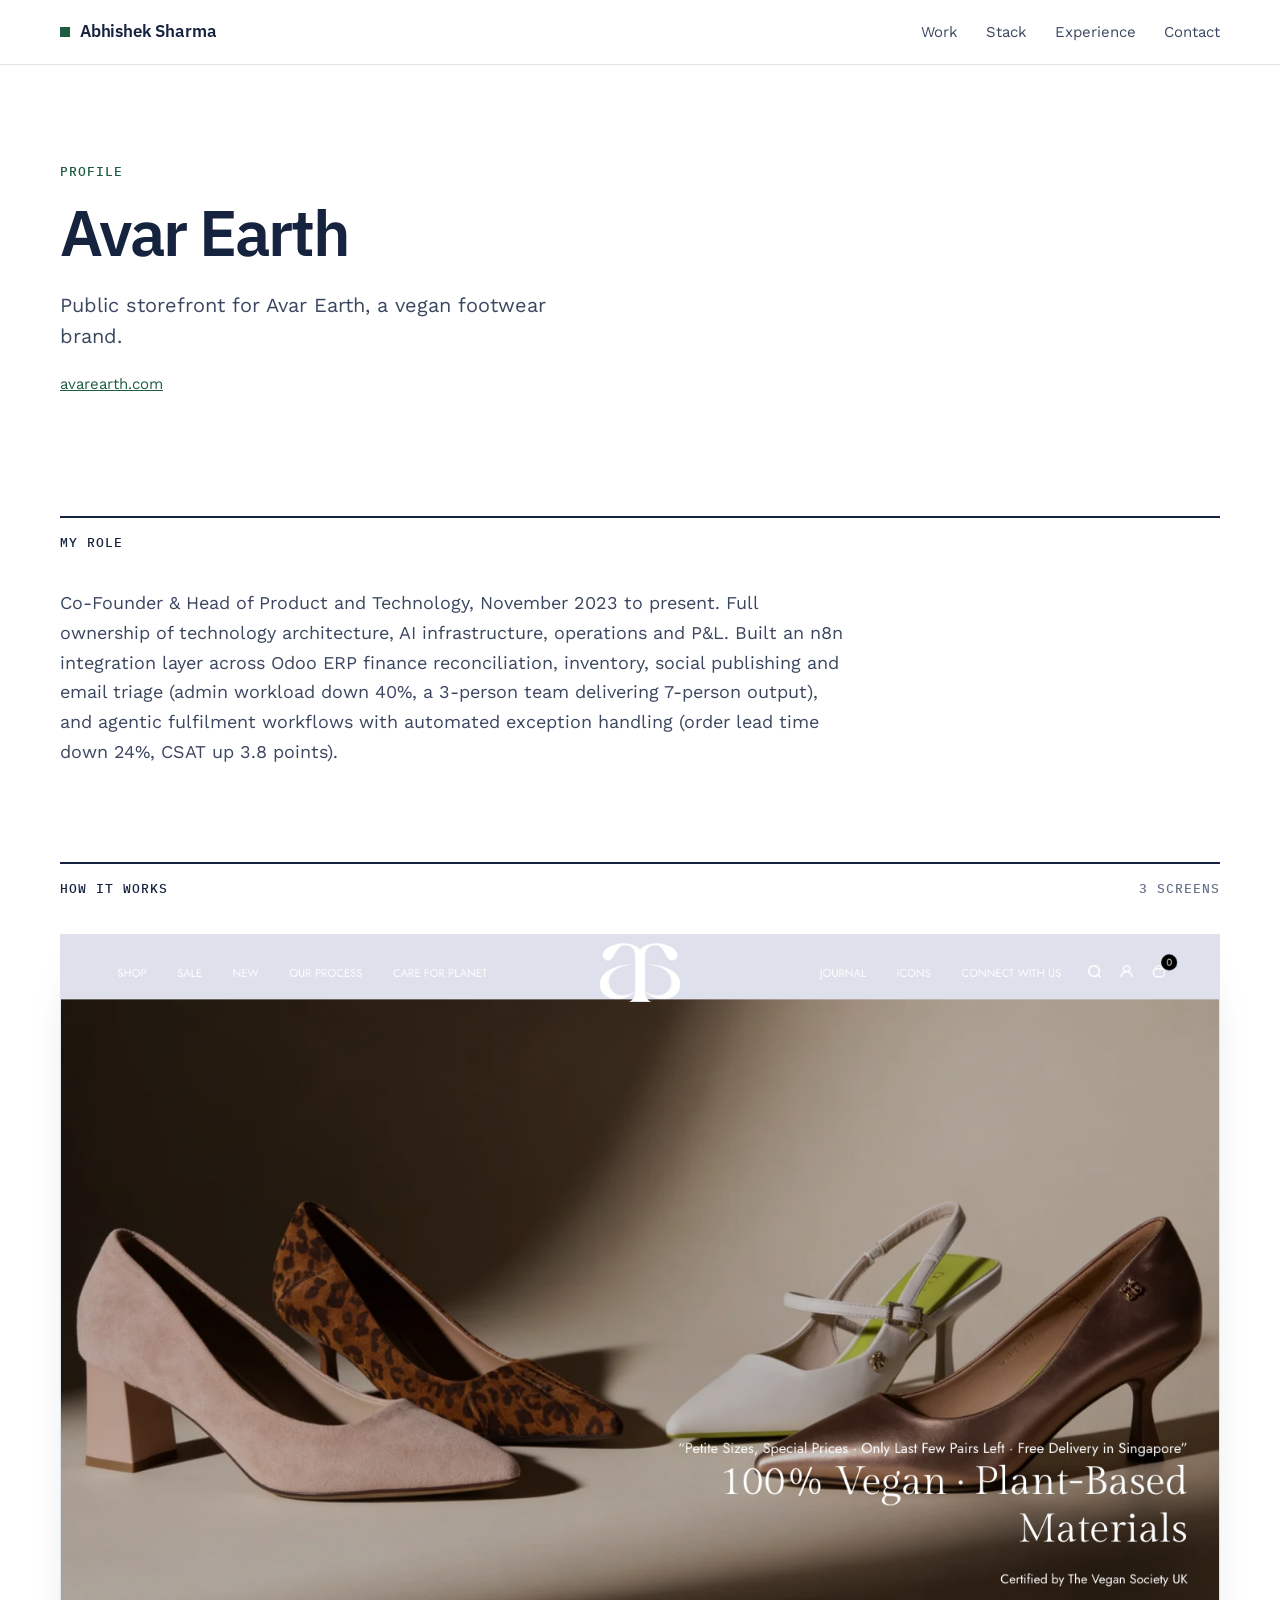
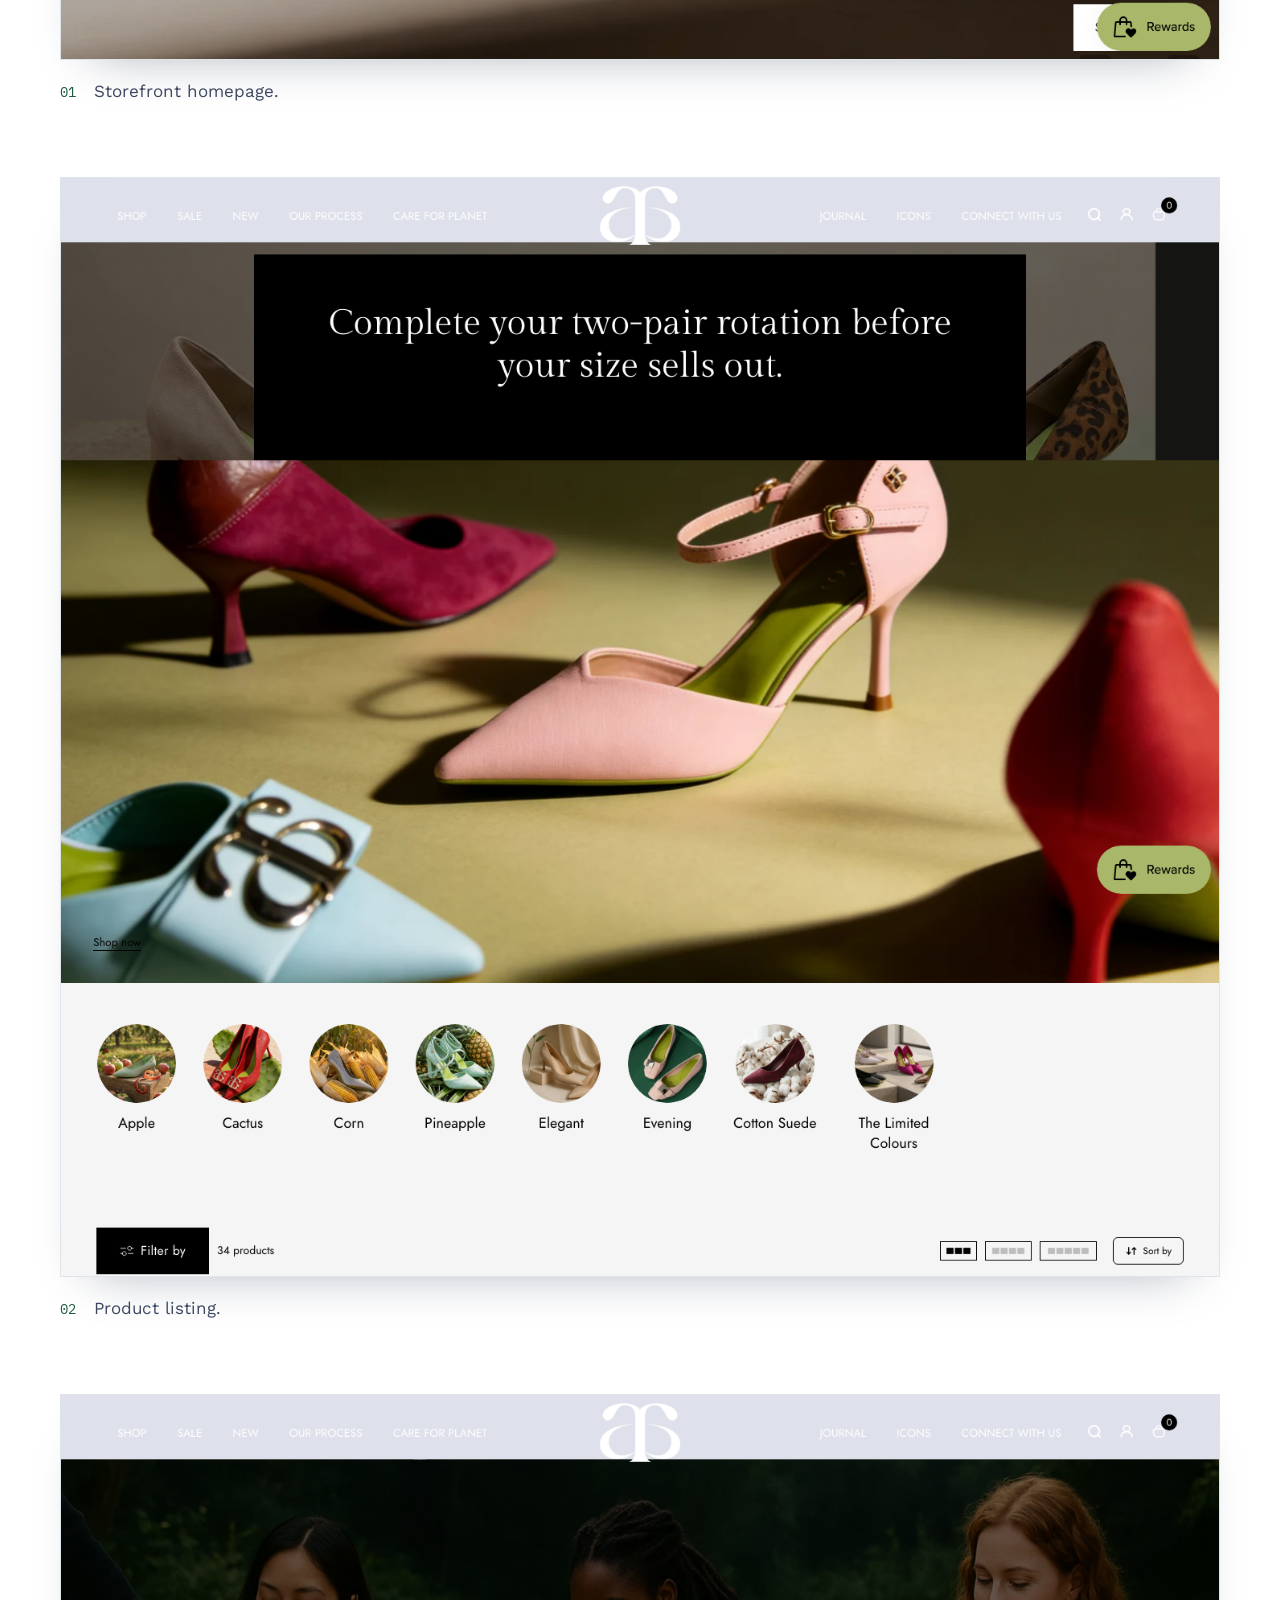
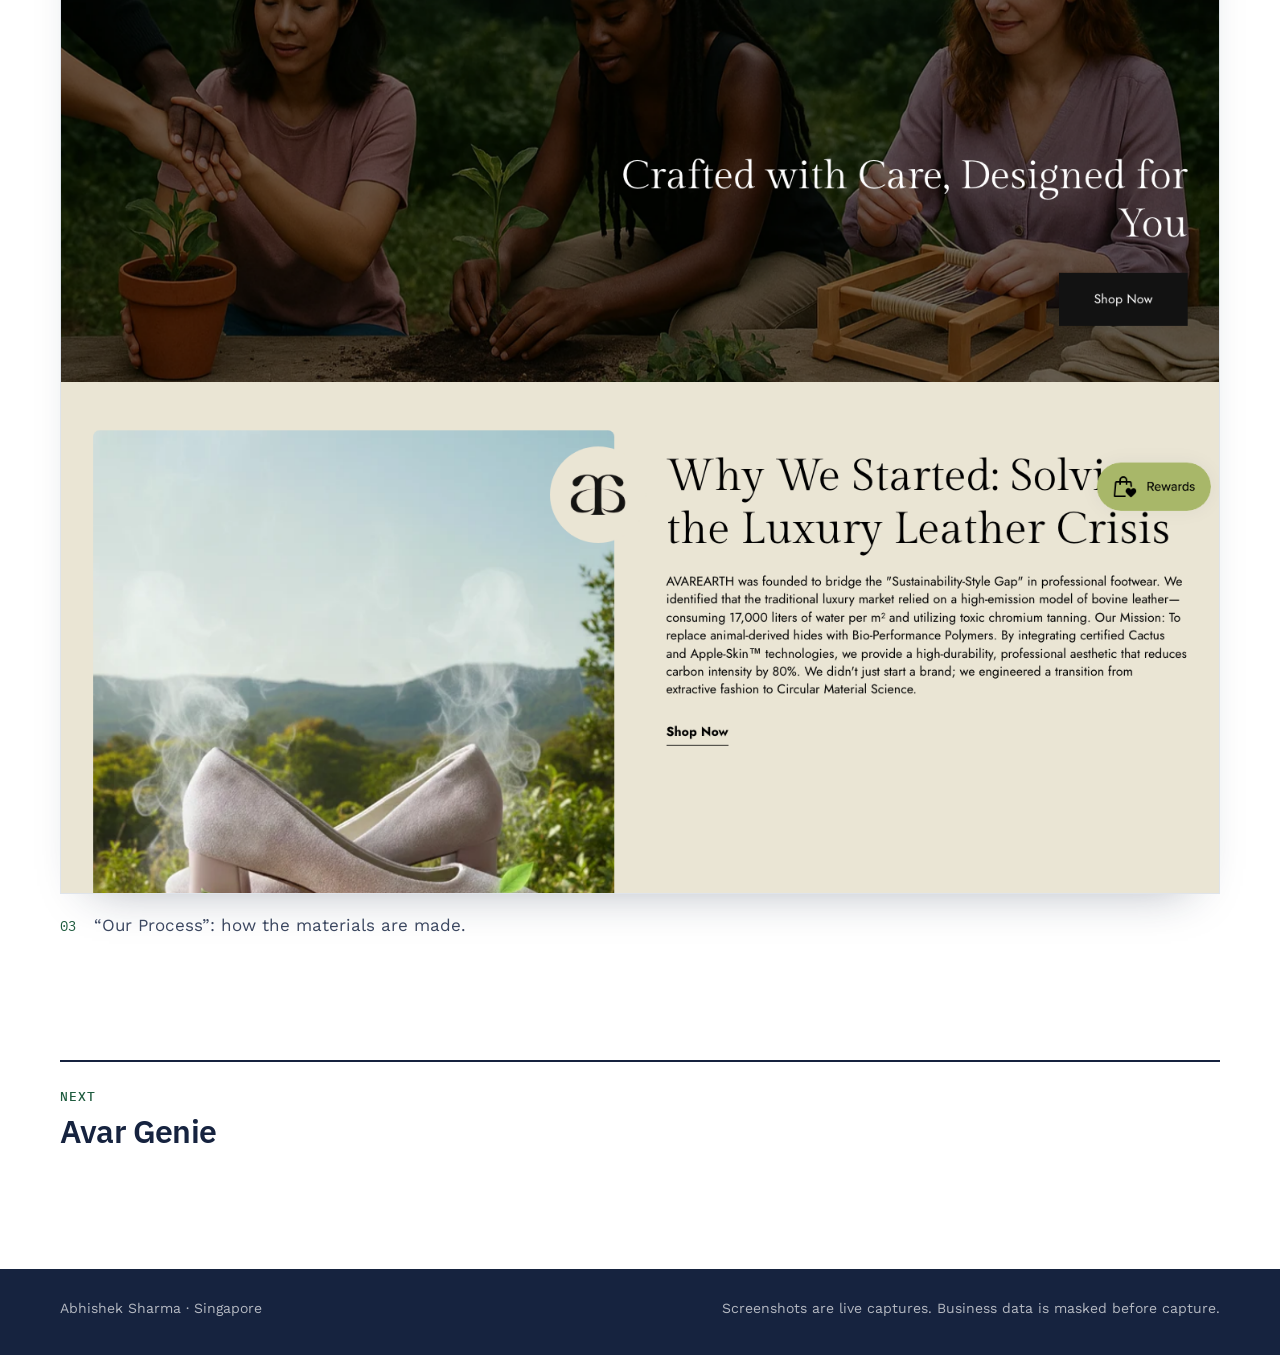
==== work/avar-earth.html @ 3db982b4 "Portfolio: case studies, experience, certifications Static site: open index.html to view. Screens ar" ====
<!doctype html>
<html lang="en">
<head>
<meta charset="utf-8">
<meta name="viewport" content="width=device-width, initial-scale=1">
<title>Avar Earth | Abhishek Sharma</title>
<meta name="description" content="Abhishek Sharma, Senior AI Solutions Architect / Forward Deployed Engineer. Platforms architected and shipped.">
<link rel="preconnect" href="https://fonts.googleapis.com">
<link rel="preconnect" href="https://fonts.gstatic.com" crossorigin>
<link href="https://fonts.googleapis.com/css2?family=IBM+Plex+Sans:wght@500;600&family=IBM+Plex+Mono:wght@500&family=Work+Sans:wght@400;500;600&display=swap" rel="stylesheet">
<link rel="stylesheet" href="../style.css">
</head>
<body>
<div class="site-head-bar"><header class="site-head wrap">
  <a class="mark" href="../index.html">Abhishek Sharma</a>
  <nav><a href="../index.html#work">Work</a><a href="../index.html#stack">Stack</a><a href="../index.html#experience">Experience</a><a href="../index.html#contact">Contact</a></nav>
</header></div>

<main>
<section class="wrap cs-hero">
  <p class="kicker">Profile</p>
  <h1>Avar Earth</h1>
  <p class="lede">Public storefront for Avar Earth, a vegan footwear brand.</p>
  <p class="visit"><a href="https://avarearth.com" rel="noopener">avarearth.com</a></p>
</section>

<section class="wrap pair">
  <div class="section-label"><span>My role</span></div>
  <p class="role">Co-Founder &amp; Head of Product and Technology, November 2023 to present. Full ownership of technology architecture, AI infrastructure, operations and P&amp;L. Built an n8n integration layer across Odoo ERP finance reconciliation, inventory, social publishing and email triage (admin workload down 40%, a 3-person team delivering 7-person output), and agentic fulfilment workflows with automated exception handling (order lead time down 24%, CSAT up 3.8 points).</p>
</section>

<section class="wrap flow">
  <div class="section-label"><span>How it works</span><span class="count">3 screens</span></div>
  
  <ol class="shots">
    <li>
      <figure>
        <a href="../img/avar-earth/01-storefront-homepage.png" class="shot"><img src="../img/avar-earth/01-storefront-homepage.png" alt="Storefront homepage." loading="eager"></a>
        <figcaption><span class="step">01</span>Storefront homepage.</figcaption>
      </figure>
    </li>
    <li>
      <figure>
        <a href="../img/avar-earth/02-product-listing-shop.png" class="shot"><img src="../img/avar-earth/02-product-listing-shop.png" alt="Product listing." loading="lazy"></a>
        <figcaption><span class="step">02</span>Product listing.</figcaption>
      </figure>
    </li>
    <li>
      <figure>
        <a href="../img/avar-earth/03-our-process-sustainability.png" class="shot"><img src="../img/avar-earth/03-our-process-sustainability.png" alt="“Our Process”: how the materials are made." loading="lazy"></a>
        <figcaption><span class="step">03</span>“Our Process”: how the materials are made.</figcaption>
      </figure>
    </li>
  </ol>
</section>
<nav class="wrap next"><a href="avar-genie.html"><span>Next</span>Avar Genie</a></nav>
</main>
<div class="site-foot-bar"><footer class="site-foot wrap"><span>Abhishek Sharma · Singapore</span><span>Screenshots are live captures. Business data is masked before capture.</span></footer></div>
</body>
</html>
---- style.css ----
:root {
  --bg: #FFFFFF;
  --surface: #F3F5F8;
  --surface-2: #E9EDF2;
  --ink: #16233F;
  --ink-2: #3B4760;
  --ink-3: #69738A;
  --rule: #DFE4EB;
  --accent: #1F5C3F;
  --on-dark: #FFFFFF;
  --on-dark-2: rgba(255, 255, 255, 0.68);
  --on-dark-rule: rgba(255, 255, 255, 0.16);
  --head: 'IBM Plex Sans', 'Helvetica Neue', Helvetica, sans-serif;
  --sans: 'Work Sans', 'Helvetica Neue', Helvetica, sans-serif;
  --mono: 'IBM Plex Mono', ui-monospace, Menlo, monospace;
}

* { box-sizing: border-box; }
html { -webkit-text-size-adjust: 100%; }
body {
  margin: 0; background: var(--bg); color: var(--ink);
  font: 400 17px/1.6 var(--sans);
  -webkit-font-smoothing: antialiased;
}
img { max-width: 100%; display: block; }
a { color: inherit; }
h1, h2, h3 { font-family: var(--head); font-weight: 600; letter-spacing: -0.02em; margin: 0; }

.wrap { width: min(1160px, 100% - 32px); margin-inline: auto; }
.band { background: var(--surface); border-block: 1px solid var(--rule); }

/* Header / footer */
.site-head-bar { position: sticky; top: 0; z-index: 10; background: rgba(255, 255, 255, 0.92); backdrop-filter: blur(8px); border-bottom: 1px solid var(--rule); }
.site-head { display: flex; justify-content: space-between; align-items: center; height: 64px; }
.mark { font-family: var(--head); font-size: 17px; text-decoration: none; font-weight: 600; letter-spacing: -0.01em; display: inline-flex; align-items: center; gap: 10px; }
.mark::before { content: ''; width: 10px; height: 10px; background: var(--accent); }
.site-head nav { display: flex; gap: 28px; }
.site-head nav a { text-decoration: none; font-size: 15px; color: var(--ink-2); }
.site-head nav a:hover { color: var(--accent); }
.site-foot-bar { margin-top: 112px; background: var(--ink); color: var(--on-dark-2); }
.site-foot { display: flex; justify-content: space-between; gap: 16px; flex-wrap: wrap; padding: 28px 0 36px; font-size: 14px; }

/* Shared */
.kicker { font-family: var(--mono); font-size: 12.5px; letter-spacing: 0.08em; text-transform: uppercase; color: var(--accent); font-weight: 500; margin: 0 0 18px; }
.lede { font-size: 20px; line-height: 1.55; color: var(--ink-2); max-width: 46ch; margin: 24px 0 0; }
.section-label { display: flex; justify-content: space-between; align-items: baseline; border-top: 2px solid var(--ink); padding-top: 14px; margin: 96px 0 36px; font-family: var(--mono); font-size: 12.5px; letter-spacing: 0.08em; text-transform: uppercase; font-weight: 500; }
.band .section-label { margin-top: 0; }
.section-label.sub { margin-top: 72px; border-top: 1px solid var(--rule); }
.section-label .count { color: var(--ink-3); }
.pending { font-size: 15px; color: var(--ink-3); border: 1px dashed var(--ink-3); padding: 14px 18px; margin: 0; max-width: 60ch; background: var(--bg); }

/* Home hero */
.hero { padding: 112px 0 96px; display: grid; grid-template-columns: 1.4fr 1fr; gap: 64px; align-items: end; }
.hero h1 { font-size: clamp(40px, 5.6vw, 68px); line-height: 1.04; max-width: 16ch; font-weight: 600; letter-spacing: -0.035em; }
.hero .lede { margin: 0; }

/* Metrics bar */
.metrics { background: var(--ink); color: var(--on-dark); }
.metrics-row { display: grid; grid-template-columns: repeat(3, 1fr); }
.metrics-row .metric:nth-child(n+4) { border-top: 1px solid var(--on-dark-rule); }
.metrics-row .metric:nth-child(3n+1) { padding-left: 0; border-left: 0; }
.capabilities { display: flex; flex-wrap: wrap; gap: 8px; align-items: center; padding: 22px 0 32px; border-top: 1px solid var(--on-dark-rule); }
.cap-label { font-family: var(--mono); font-size: 12px; letter-spacing: 0.08em; text-transform: uppercase; color: var(--on-dark-2); margin-right: 8px; }
.cap { font-size: 13.5px; color: var(--on-dark); border: 1px solid var(--on-dark-rule); padding: 5px 10px; }
.role { font-size: 18px; line-height: 1.65; color: var(--ink-2); max-width: 72ch; margin: 0; }
.metric { padding: 40px 24px 40px 0; display: flex; flex-direction: column; gap: 10px; }
.metric + .metric { padding-left: 24px; border-left: 1px solid var(--on-dark-rule); }
.metric .v { font-family: var(--head); font-weight: 600; letter-spacing: -0.03em; font-size: 44px; line-height: 1; }
.metric .l { font-size: 14px; line-height: 1.45; color: var(--on-dark-2); max-width: 26ch; }

/* Statement */
.statement-wrap { padding: 96px 0; }
.statement { display: grid; grid-template-columns: 1fr 2fr; gap: 64px; }
.statement blockquote { margin: 0; font-family: var(--head); font-weight: 500; font-size: clamp(24px, 2.6vw, 32px); line-height: 1.35; letter-spacing: -0.015em; }
.statement .draft { font-size: 13px; color: var(--ink-3); margin-top: 18px; font-family: var(--mono); }

/* How I work */
.steps { counter-reset: st; list-style: none; padding: 0; margin: 0; display: grid; grid-template-columns: repeat(6, 1fr); border-top: 1px solid var(--rule); }
.steps li { counter-increment: st; padding: 20px 18px 8px 0; position: relative; }
.steps li + li { padding-left: 18px; border-left: 1px solid var(--rule); }
.steps li::before { content: counter(st, decimal-leading-zero); display: block; font-family: var(--mono); font-size: 12.5px; color: var(--accent); margin-bottom: 12px; }
.steps li:last-child::before { color: var(--on-dark); background: var(--accent); display: inline-block; padding: 2px 6px; }
.steps h3 { font-size: 17px; line-height: 1.25; margin-bottom: 8px; letter-spacing: -0.01em; }
.steps p { margin: 0; font-size: 14.5px; line-height: 1.5; color: var(--ink-2); }

/* Tech stack */
.stack-grid { display: grid; grid-template-columns: repeat(3, 1fr); border-top: 1px solid var(--rule); border-left: 1px solid var(--rule); }
.stack-group { padding: 26px 24px; border-right: 1px solid var(--rule); border-bottom: 1px solid var(--rule); background: var(--bg); }
.stack-group h3 { font-size: 15px; font-weight: 600; margin-bottom: 14px; letter-spacing: 0; }
.stack-group ul { list-style: none; padding: 0; margin: 0; display: flex; flex-wrap: wrap; gap: 8px; }

/* Case study cards */
.cards { display: grid; gap: 64px; }
.card { display: grid; grid-template-columns: 1.35fr 1fr; gap: 48px; text-decoration: none; align-items: center; }
.card-img { background: var(--surface); border: 1px solid var(--rule); overflow: hidden; aspect-ratio: 16 / 10; box-shadow: 0 20px 40px -28px rgba(22, 35, 63, 0.45); }
.card-img img { width: 100%; height: 100%; object-fit: cover; object-position: top left; transition: transform .5s ease; }
.card:hover .card-img img { transform: scale(1.02); }
.no-shot { height: 100%; display: flex; flex-direction: column; justify-content: space-between; padding: 22px; background: var(--ink); color: var(--on-dark); }
.no-shot .badge { align-self: flex-start; font-family: var(--mono); font-size: 11.5px; letter-spacing: 0.08em; text-transform: uppercase; border: 1px solid var(--on-dark-rule); padding: 4px 8px; color: var(--on-dark-2); }
.no-shot .nm { font-family: var(--head); font-weight: 600; font-size: 24px; letter-spacing: -0.02em; line-height: 1.15; }
.card-body .num { font-family: var(--mono); font-size: 13px; color: var(--ink-3); display: block; margin-bottom: 12px; }
.card-body h3 { font-size: 32px; line-height: 1.1; margin-bottom: 14px; letter-spacing: -0.025em; }
.card-body p { color: var(--ink-2); margin: 0; }
.card-body .kicker { margin-bottom: 10px; }
.card .more { display: inline-block; margin-top: 22px; font-weight: 500; color: var(--accent); border-bottom: 1px solid currentColor; padding-bottom: 2px; }
.cards.small { grid-template-columns: repeat(3, 1fr); gap: 32px; }
.cards.small .card { grid-template-columns: 1fr; gap: 18px; align-items: start; }
.cards.small h3 { font-size: 21px; margin-bottom: 6px; }
.cards.small p { font-size: 15px; }

/* Skills / timeline */
.skill-groups { display: grid; grid-template-columns: repeat(2, 1fr); gap: 36px 48px; }
.skill-groups h3 { font-size: 16px; margin-bottom: 14px; letter-spacing: 0; }
.cert-grid { display: grid; grid-template-columns: repeat(3, 1fr); gap: 0; border-top: 1px solid var(--rule); border-left: 1px solid var(--rule); }
.cert-group { padding: 24px; border-right: 1px solid var(--rule); border-bottom: 1px solid var(--rule); }
.cert-group h3 { font-size: 16px; margin-bottom: 16px; letter-spacing: 0; }
.cert-group ul { list-style: none; margin: 0; padding: 0; display: grid; gap: 16px; }
.cert-group li { display: flex; flex-direction: column; gap: 3px; }
.cert-group .ct { font-weight: 500; line-height: 1.4; }
.cert-group .cm { font-family: var(--mono); font-size: 12.5px; color: var(--accent); }
.cert-group .cn { font-size: 13.5px; color: var(--ink-3); line-height: 1.45; }
.section-label a.count { text-decoration: none; color: var(--accent); }
.two-col { display: grid; grid-template-columns: 1fr; }
.skills { list-style: none; padding: 0; margin: 0; display: flex; flex-wrap: wrap; gap: 10px; }
.skills li, .chip { border: 1px solid var(--rule); background: var(--surface); padding: 5px 11px; font-size: 14px; }
.timeline { list-style: none; padding: 0; margin: 0; }
.timeline > li { display: grid; grid-template-columns: 200px 1fr; gap: 32px; padding: 28px 0; border-bottom: 1px solid var(--rule); }
.timeline .when { color: var(--ink-3); font-size: 14px; font-family: var(--mono); }
.timeline h3 { font-size: 22px; }
.timeline .org { margin: 4px 0 0; color: var(--accent); font-weight: 500; }
.timeline ul { margin: 12px 0 0; padding-left: 18px; color: var(--ink-2); }

.contact { margin-top: 120px; }
.contact h2 { font-size: clamp(32px, 4.2vw, 48px); max-width: 18ch; line-height: 1.1; margin-bottom: 28px; letter-spacing: -0.03em; }
.btn { display: inline-block; background: var(--accent); color: var(--on-dark); text-decoration: none; padding: 14px 22px; font-weight: 500; }
.btn.ghost { background: transparent; color: var(--ink); border: 1px solid var(--ink); }

/* Case study page */
.cs-hero { padding: 96px 0 24px; }
.cs-hero h1 { font-size: clamp(40px, 5.4vw, 64px); line-height: 1.05; max-width: 18ch; letter-spacing: -0.035em; }
.visit { margin: 20px 0 0; font-size: 15px; }
.visit a { color: var(--accent); }
.pas { display: grid; grid-template-columns: 1fr 1fr; gap: 56px; margin-top: 72px; padding-top: 32px; border-top: 2px solid var(--ink); }
.pas h2 { font-size: 24px; margin-bottom: 14px; }
.pas p { margin: 0; color: var(--ink-2); }
.impact-grid { display: grid; grid-template-columns: repeat(auto-fit, minmax(200px, 1fr)); background: var(--ink); color: var(--on-dark); }
.fact { padding: 30px 26px; display: flex; flex-direction: column; gap: 8px; }
.fact + .fact { border-left: 1px solid var(--on-dark-rule); }
.fact .v { font-family: var(--head); font-weight: 600; letter-spacing: -0.03em; font-size: 42px; line-height: 1; }
.fact .l { font-size: 14px; color: var(--on-dark-2); }
.impact-list { list-style: none; padding: 0; margin: 28px 0 0; display: grid; grid-template-columns: repeat(auto-fit, minmax(260px, 1fr)); gap: 12px 40px; }
.impact-list li { padding-top: 12px; border-top: 1px solid var(--rule); }
.reasons { counter-reset: r; list-style: none; padding: 0; margin: 0; display: grid; grid-template-columns: 1fr 1fr; gap: 36px 56px; }
.reasons li { counter-increment: r; font-family: var(--head); font-weight: 500; font-size: 19px; line-height: 1.5; letter-spacing: -0.01em; }
.reasons li::before { content: counter(r, decimal-leading-zero); display: block; font-family: var(--mono); font-size: 12.5px; font-weight: 500; letter-spacing: 0.08em; color: var(--accent); margin-bottom: 10px; }
.stack { display: flex; flex-wrap: wrap; gap: 8px; align-items: center; margin-top: 48px; }
.stack-label { font-family: var(--mono); font-size: 12.5px; letter-spacing: 0.08em; text-transform: uppercase; font-weight: 500; margin-right: 10px; }

.flow { margin-top: 96px; padding: 0 0 8px; }
.mask-note { font-size: 14px; color: var(--ink-3); margin: -18px 0 36px; max-width: 72ch; }
.shots { list-style: none; padding: 0; margin: 0; display: grid; gap: 72px; }
.shot { display: block; border: 1px solid var(--rule); background: var(--surface); box-shadow: 0 24px 48px -32px rgba(22, 35, 63, 0.4); max-height: 1100px; overflow: hidden; }
.shot img { width: 100%; }
figure { margin: 0; }
figcaption { display: flex; gap: 18px; align-items: baseline; margin-top: 18px; font-size: 17px; color: var(--ink-2); max-width: 80ch; }
figcaption .step { font-family: var(--mono); font-size: 14px; color: var(--accent); flex: none; }

.next { margin-top: 112px; border-top: 2px solid var(--ink); padding-top: 20px; }
.next a { text-decoration: none; font-family: var(--head); font-weight: 600; letter-spacing: -0.025em; font-size: 32px; display: inline-flex; flex-direction: column; }
.next a span { font-family: var(--mono); font-size: 12.5px; letter-spacing: 0.08em; text-transform: uppercase; font-weight: 500; color: var(--accent); }
.next a:hover { color: var(--accent); }

@media (max-width: 860px) {
  body { font-size: 16px; }
  .site-head nav { gap: 16px; }
  .hero { padding: 64px 0 56px; grid-template-columns: 1fr; gap: 24px; }
  .metrics-row { grid-template-columns: 1fr 1fr; }
  .metrics-row .metric:nth-child(n+3) { border-top: 1px solid var(--on-dark-rule); }
  .metric { padding: 24px 12px 24px 0; }
  .metric + .metric { padding-left: 0; border-left: 0; }
  .metric:nth-child(even) { padding-left: 16px; border-left: 1px solid var(--on-dark-rule); }
  .metric .v { font-size: 34px; }
  .card, .cards.small, .pas, .reasons, .statement { grid-template-columns: 1fr; }
  .statement { gap: 16px; }
  .stack-grid, .skill-groups, .cert-grid { grid-template-columns: 1fr; }
  .steps { grid-template-columns: 1fr 1fr; }
  .steps li + li { padding-left: 0; border-left: 0; }
  .steps li { border-bottom: 1px solid var(--rule); padding-bottom: 16px; }
  .card { gap: 20px; }
  .timeline > li { grid-template-columns: 1fr; gap: 6px; }
  .fact + .fact { border-left: 0; border-top: 1px solid var(--on-dark-rule); }
  .section-label { margin-top: 64px; }
  .statement-wrap { padding: 64px 0; }
  .shots { gap: 48px; }
  figcaption { font-size: 15px; gap: 12px; }
}
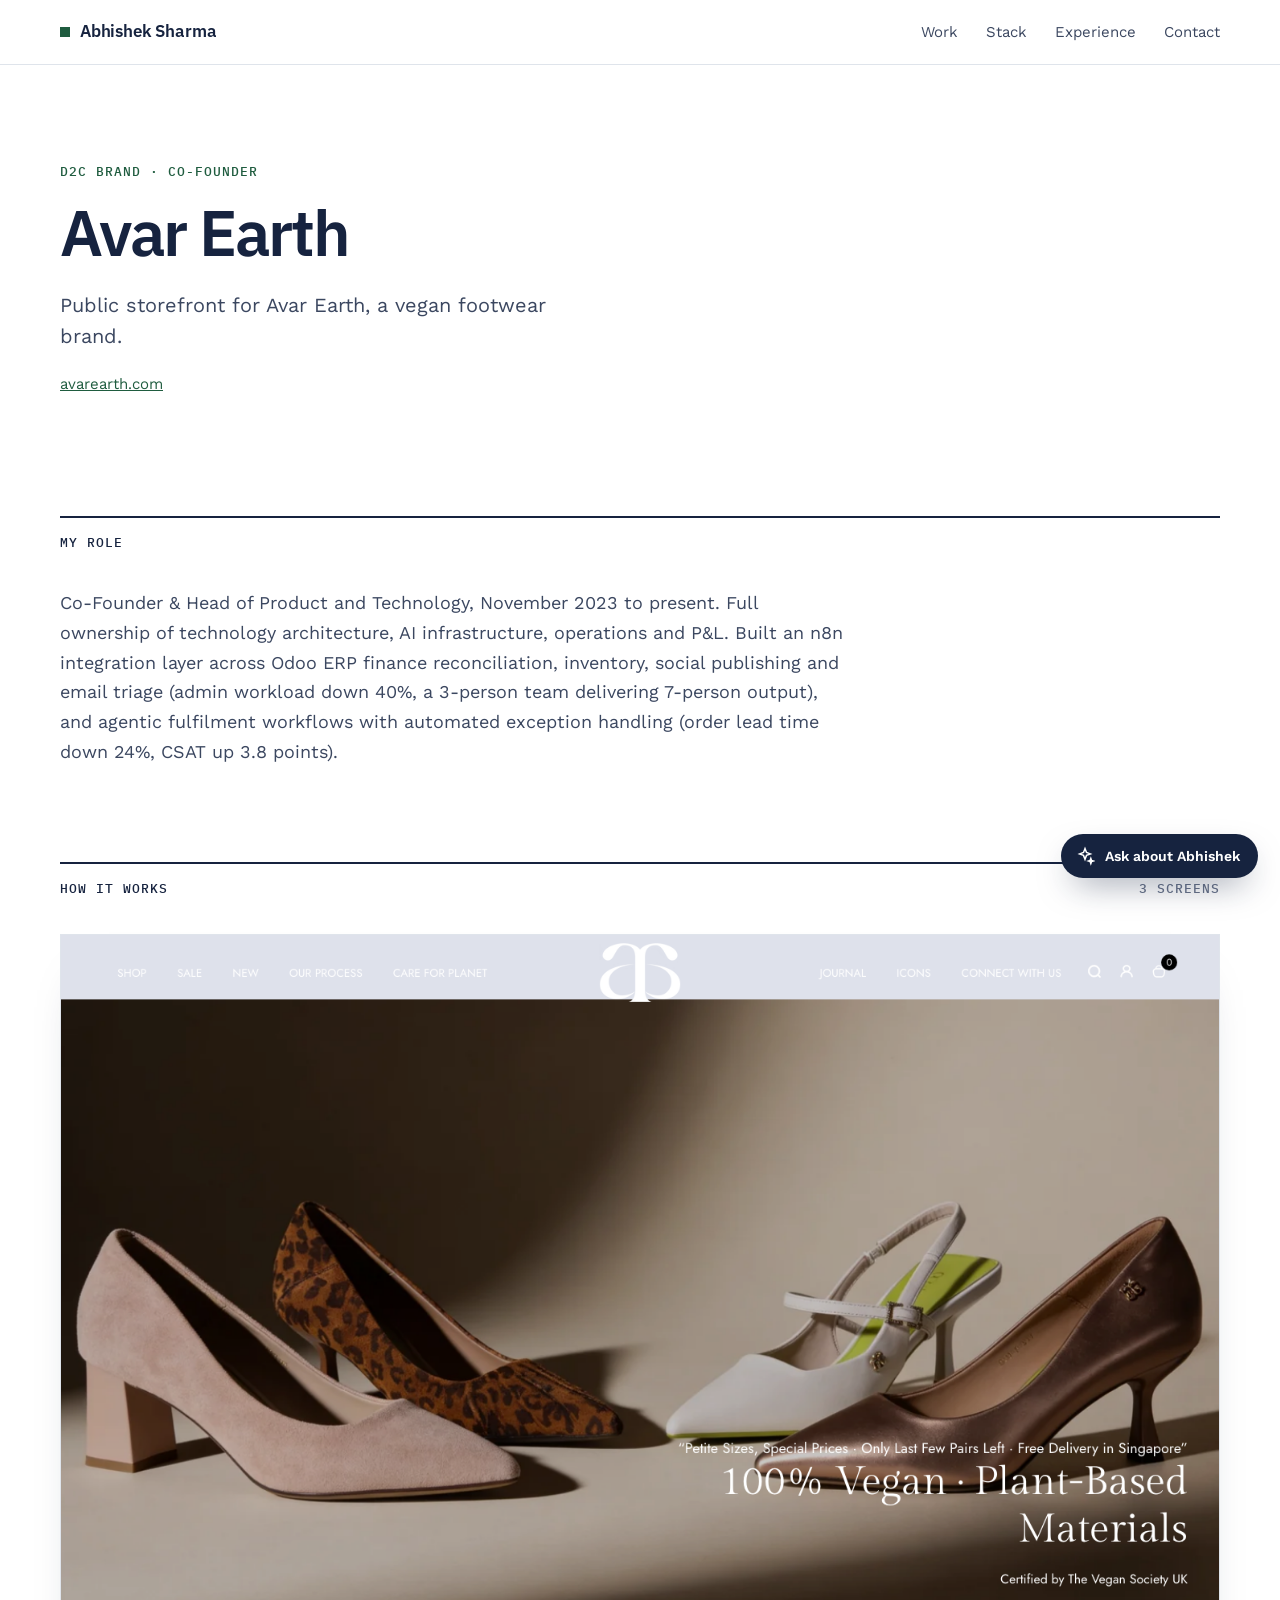
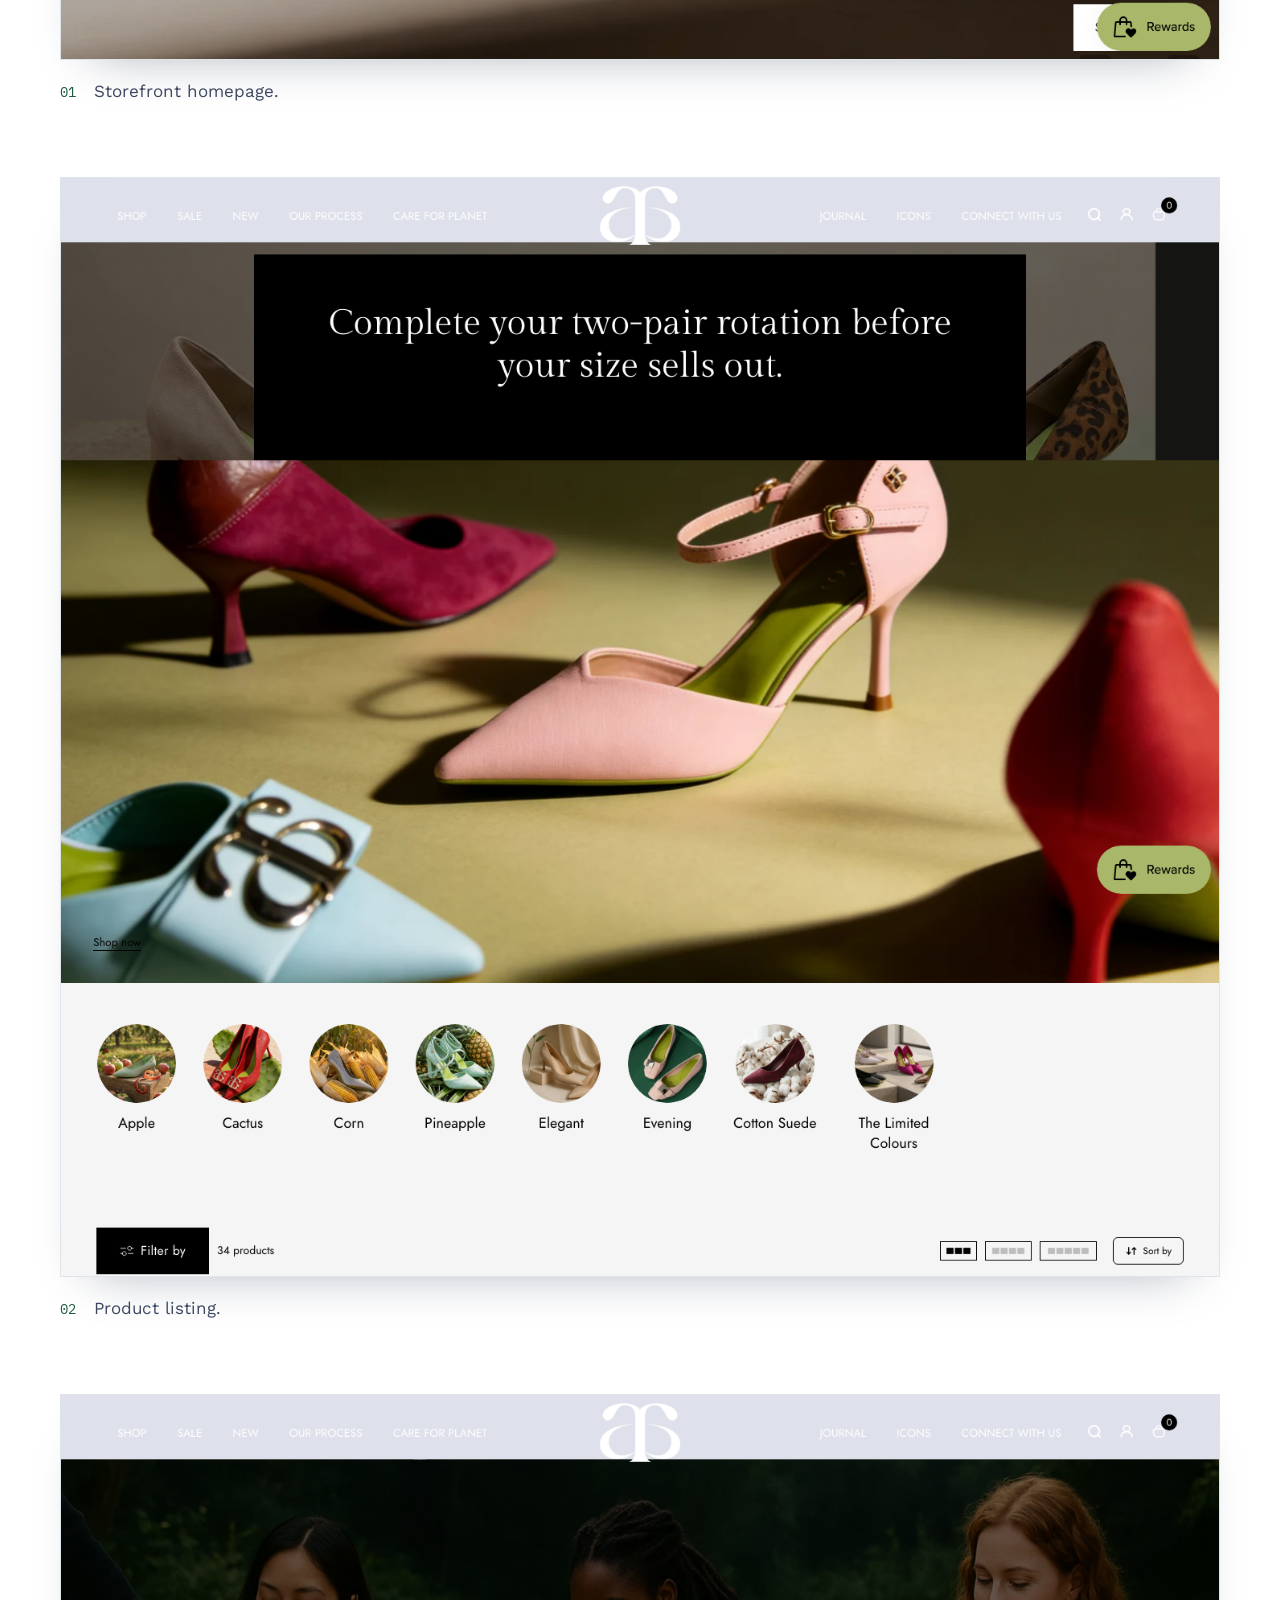
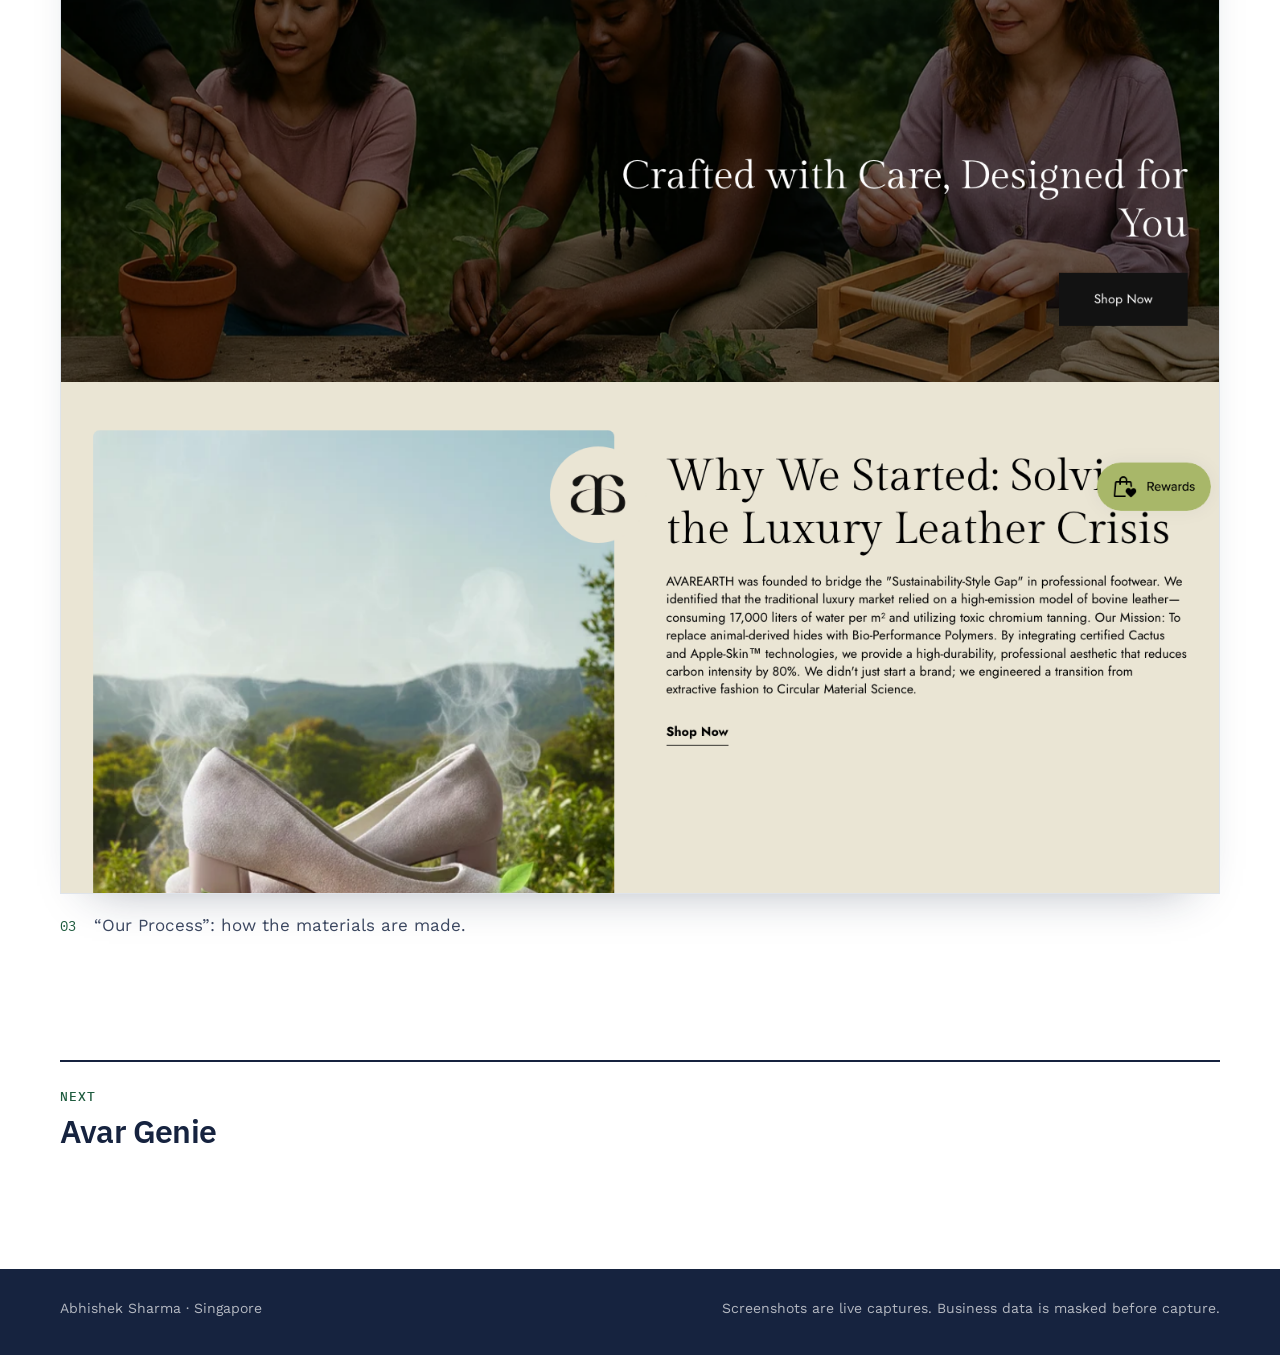
==== commit 000cb668: "Add portfolio assistant, Property Nex POC and screens - Floating 'Ask about Abhishek' assistant answ" ====
--- a/work/avar-earth.html
+++ b/work/avar-earth.html
@@ -9,6 +9,7 @@
 <link rel="preconnect" href="https://fonts.gstatic.com" crossorigin>
 <link href="https://fonts.googleapis.com/css2?family=IBM+Plex+Sans:wght@500;600&family=IBM+Plex+Mono:wght@500&family=Work+Sans:wght@400;500;600&display=swap" rel="stylesheet">
 <link rel="stylesheet" href="../style.css">
+<script src="../assistant.js" defer></script>
 </head>
 <body>
 <div class="site-head-bar"><header class="site-head wrap">
@@ -18,10 +19,11 @@
 
 <main>
 <section class="wrap cs-hero">
-  <p class="kicker">Profile</p>
+  <p class="kicker">D2C brand · co-founder</p>
   <h1>Avar Earth</h1>
   <p class="lede">Public storefront for Avar Earth, a vegan footwear brand.</p>
   <p class="visit"><a href="https://avarearth.com" rel="noopener">avarearth.com</a></p>
+  
 </section>
 
 <section class="wrap pair">
--- a/style.css
+++ b/style.css
@@ -82,6 +82,14 @@
 .steps li:last-child::before { color: var(--on-dark); background: var(--accent); display: inline-block; padding: 2px 6px; }
 .steps h3 { font-size: 17px; line-height: 1.25; margin-bottom: 8px; letter-spacing: -0.01em; }
 .steps p { margin: 0; font-size: 14.5px; line-height: 1.5; color: var(--ink-2); }
+
+/* Concept flow */
+.flowline { list-style: none; padding: 0; margin: 0; display: grid; grid-template-columns: repeat(5, 1fr); gap: 36px; counter-reset: fl; }
+.flowline li { counter-increment: fl; position: relative; background: var(--surface); border: 1px solid var(--rule); padding: 18px 16px; font-family: var(--head); font-weight: 600; font-size: 16px; }
+.flowline li::before { content: counter(fl, decimal-leading-zero); display: block; font-family: var(--mono); font-weight: 500; font-size: 12px; color: var(--accent); margin-bottom: 8px; }
+.flowline li:first-child, .flowline li:last-child { background: var(--ink); color: var(--on-dark); border-color: var(--ink); }
+.flowline li:first-child::before, .flowline li:last-child::before { color: var(--on-dark-2); }
+.flowline li + li::after { content: '→'; position: absolute; left: -28px; top: 50%; transform: translateY(-50%); color: var(--ink-3); font-family: var(--sans); font-weight: 400; }
 
 /* Tech stack */
 .stack-grid { display: grid; grid-template-columns: repeat(3, 1fr); border-top: 1px solid var(--rule); border-left: 1px solid var(--rule); }
@@ -184,6 +192,8 @@
   .statement { gap: 16px; }
   .stack-grid, .skill-groups, .cert-grid { grid-template-columns: 1fr; }
   .steps { grid-template-columns: 1fr 1fr; }
+  .flowline { grid-template-columns: 1fr; gap: 28px; }
+  .flowline li + li::after { content: '↓'; left: 50%; top: -24px; transform: translateX(-50%); }
   .steps li + li { padding-left: 0; border-left: 0; }
   .steps li { border-bottom: 1px solid var(--rule); padding-bottom: 16px; }
   .card { gap: 20px; }
